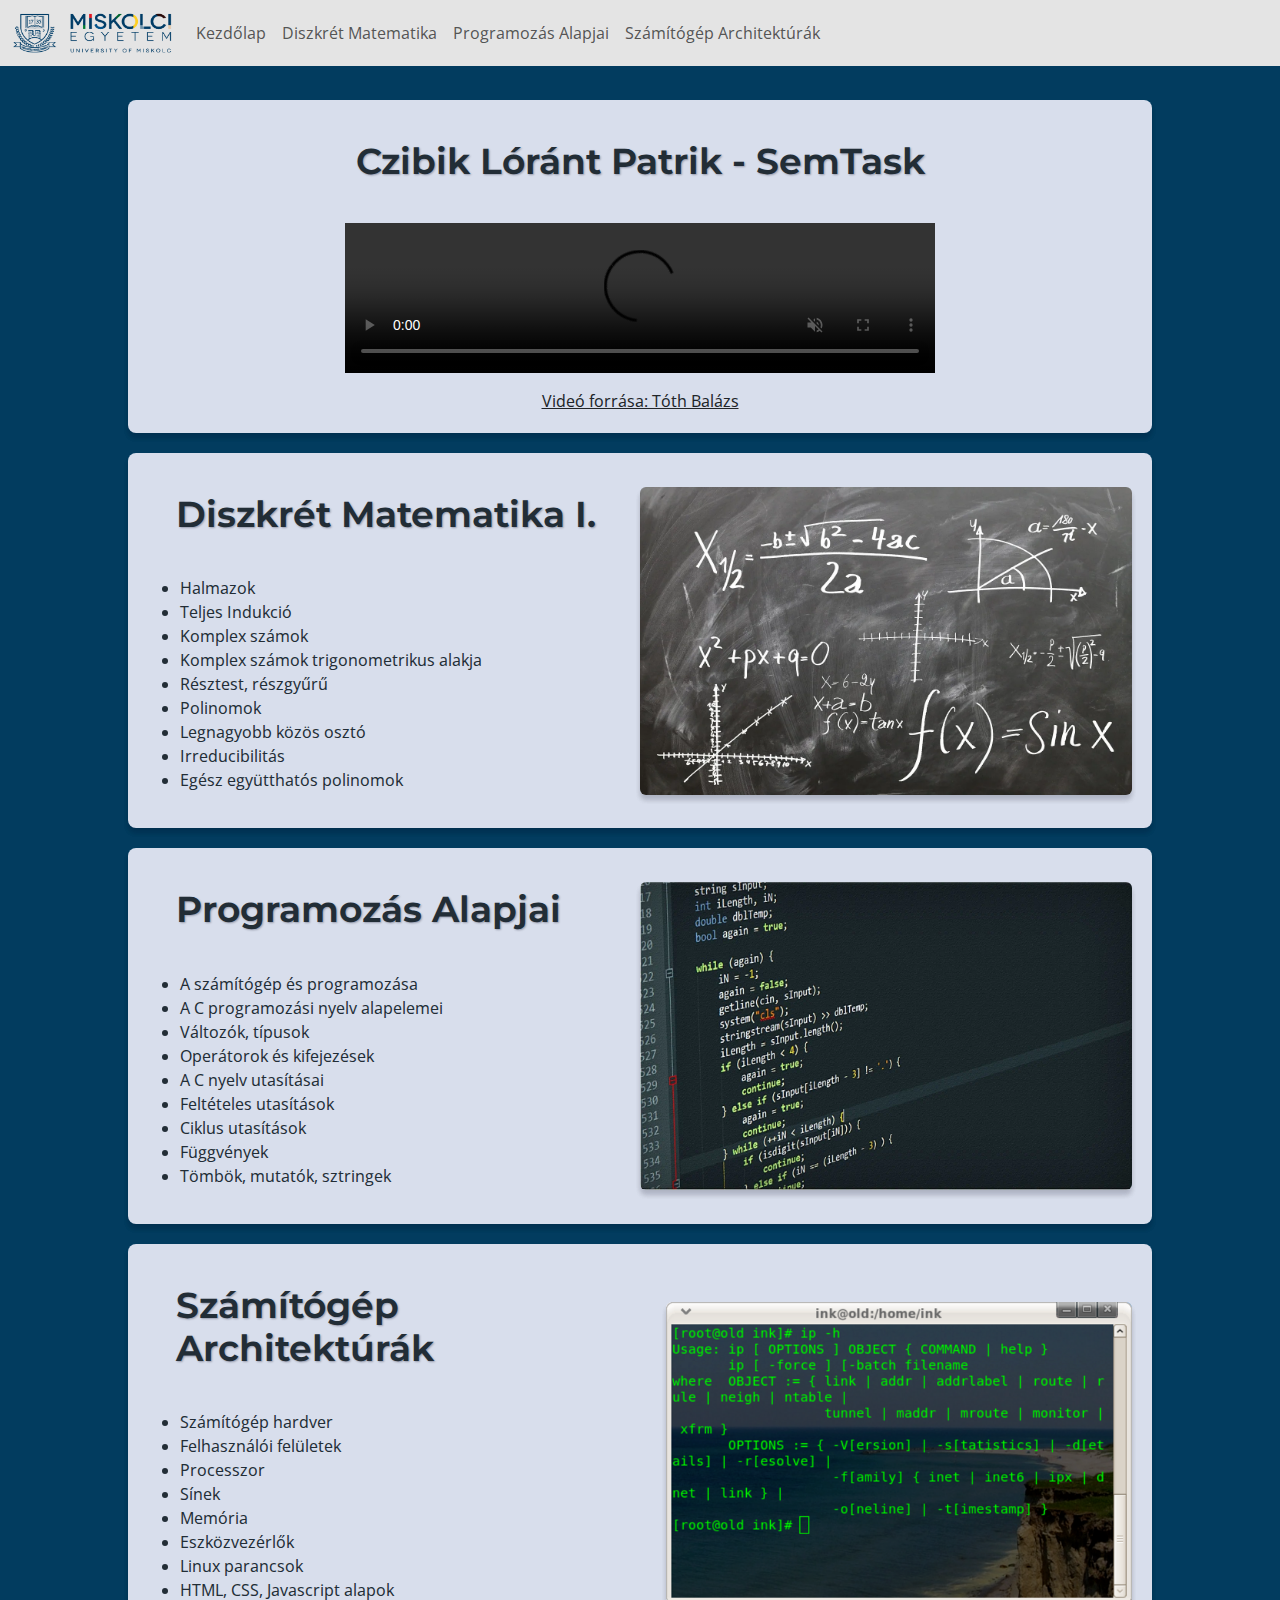
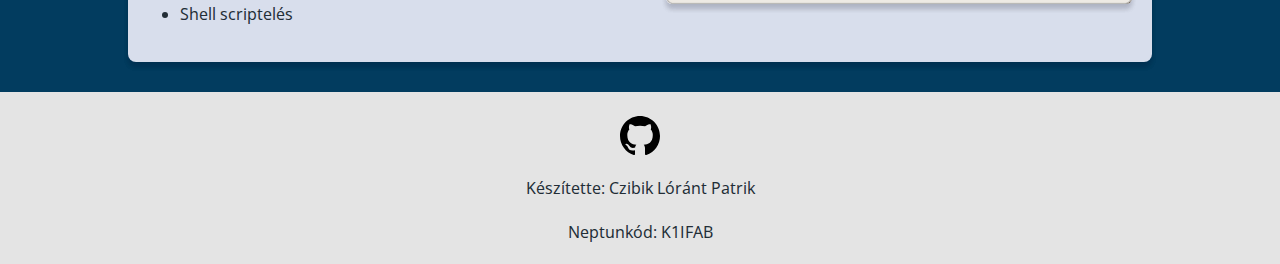
==== SemTaskK1IFAB/kezdolap.html @ 32ccb7da "SemTask kezdőlap, média, css és js feltöltve" ====
<!DOCTYPE html>
<html lang="hu">

<head>
    <meta charset="UTF-8">
    <meta name="viewport" content="width=device-width, initial-scale=1.0">
    <meta name="theme-color" content="#023C5F">
    <meta name="description" content="Czibik Lóránt Patrik weboldala - Kezdőlap">

    <link rel="icon" href="./media/favicon.ico">
    <link rel="stylesheet" href="./styles/bootstrap.min.css" decoding="async">
    <link rel="stylesheet" href="./styles/index.css">

    <title>Kezdőlap</title>
</head>

<body>
    <header>
        <nav class="navbar navbar-expand-lg fixed-top">
            <div class="container-fluid">
                <button id="closed" class="navbar-toggler" data-bs-toggle="collapse" data-bs-target=".navbar-collapse"
                    aria-controls="navbar-collapse" aria-expanded="false" aria-label="navigacios linkek"
                    onclick="openCloseToggler()">
                    <span></span>
                    <span></span>
                    <span></span>
                    <span></span>
                </button>

                <a href="./kezdolap.html">
                    <img src="./media/logo.webp" alt="logo" decoding="async" class="navbar-brand" width="160" height="50">
                </a>

                <div class="collapse navbar-collapse">
                    <ul class="navbar-nav">
                        <li class="nav-item">
                            <a class="nav-link" href="./kezdolap.html">
                                Kezdőlap
                            </a>
                        </li>
                        <li class="nav-item">
                            <a class="nav-link" href="./diszkret-matematika.html">
                                Diszkrét Matematika
                            </a>
                        </li>
                        <li class="nav-item">
                            <a class="nav-link" href="./programozas-alapjai.html">
                                Programozás Alapjai
                            </a>
                        </li>
                        <li class="nav-item">
                            <a class="nav-link" href="./szamitogep-architekturak.html">
                                Számítógép Architektúrák
                            </a>
                        </li>
                    </ul>
                </div>
            </div>
        </nav>
    </header>

    <main>
        <section id="video" class="d-flex justify-content-center align-items-center flex-column">
            <h2>Czibik Lóránt Patrik - SemTask</h2>
            <video width="60%" height="60%" controls autoplay muted>
                <source src="./media/egyetem.mp4" type="video/mp4">
                A böngészője nem támogatja a videó lejátszását!
            </video>
            <a href="https://www.youtube.com/watch?v=heTIZZ6ZtLw&t=90s" target="_blank" rel="noreferrer"
                class="d-flex justify-content-center align-self-center text-dark mt-3">
                Videó forrása: Tóth Balázs
            </a>
        </section>
        <section id="diszkret-matematika" class="d-flex justify-content-between flex-row">
            <div>
                <h2>Diszkrét Matematika I.</h2>
                <ul>
                    <li>Halmazok</li>
                    <li>Teljes Indukció</li>
                    <li>Komplex számok</li>
                    <li>Komplex számok trigonometrikus alakja</li>
                    <li>Résztest, részgyűrű</li>
                    <li>Polinomok</li>
                    <li>Legnagyobb közös osztó</li>
                    <li>Irreducibilitás</li>
                    <li>Egész együtthatós polinomok</li>
                </ul>
            </div>
            <a href="./szamitogep-architekturak.html" class="d-flex justify-content-end align-self-center">
                <img src="./media/diszkret-matematika.webp" alt="Diszkrét Matematika I." title="Diszkrét Matematika I."
                    decoding="async" class="align-self-center rounded" width="100%" height="100%">
            </a>
        </section>

        <section id="programozas-alapjai" class="d-flex justify-content-between flex-row">
            <div>
                <h2>Programozás Alapjai</h2>
                <ul>
                    <li>A számítógép és programozása</li>
                    <li>A C programozási nyelv alapelemei</li>
                    <li>Változók, típusok</li>
                    <li>Operátorok és kifejezések</li>
                    <li>A C nyelv utasításai</li>
                    <li>Feltételes utasítások</li>
                    <li>Ciklus utasítások</li>
                    <li>Függvények</li>
                    <li>Tömbök, mutatók, sztringek</li>
                </ul>
            </div>
            <a href="./programozas-alapjai.html" class="d-flex justify-content-end align-self-center">
                <img src="./media/programozas-alapjai.webp" alt="Programozás Alapjai" title="Programozás Alapjai"
                    decoding="async" class="align-self-center rounded" width="100%" height="100%">
            </a>
        </section>

        <section id="szamitogep-architekturak" class="d-flex justify-content-between flex-row">
            <div>
                <h2>Számítógép Architektúrák</h2>
                <ul>
                    <li>Számítógép hardver</li>
                    <li>Felhasználói felületek</li>
                    <li>Processzor</li>
                    <li>Sínek</li>
                    <li>Memória</li>
                    <li>Eszközvezérlők</li>
                    <li>Linux parancsok</li>
                    <li>HTML, CSS, Javascript alapok</li>
                    <li>Shell scriptelés</li>
                </ul>
            </div>
            <a href="./szamitogep-architekturak.html" class="d-flex justify-content-end align-self-center">
                <img src="./media/szamitogep-architekturak.webp" alt="Számítógép Architektúrák"
                    title="Számítógép Architektúrák" decoding="async" class="align-self-center rounded" width="100%" height="100%">
            </a>
        </section>
    </main>

    <footer class="pt-4">
        <div class="col-sm-12 text-center">
            <a href="https://github.com/CLorant/SemTaskK1IFAB" target="_blank" rel="noreferrer">
                <img src="./media/github.svg" alt="github" title="github">
            </a>
            <p>Készítette: Czibik Lóránt Patrik</p>
            <p>Neptunkód: K1IFAB</p>
        </div>
    </footer>

    <script src="./scripts/index.js"></script>
    <script src="./scripts/bootstrap.bundle.min.js"></script>
</body>

</html>
---- SemTaskK1IFAB/styles/index.css ----
:root {
    --primary-background-color: #023C5F;
    --secondary-background-color: #D8DEEC;
    --navbar-footer-background-color: #e4e4e4;
    --primary-text-color: #222D36;
    --secondary-text-color: #36454F;
    --light-text-color: #dcdcdc;
    --strong-shadow-color: rgba(0, 0, 25, 0.3);
    --light-shadow-color: rgba(0, 0, 25, 0.1);
}

/* Navbar */

.navbar,
footer {
    background-color: var(--navbar-footer-background-color);
}

.navbar-toggler {
    border: none;
    height: 26px;
    width: 40px;
    position: relative;
    -webkit-transform: rotate(0deg);
    -moz-transform: rotate(0deg);
    -o-transform: rotate(0deg);
    transform: rotate(0deg);
    -webkit-transition: .5s ease-in-out;
    -moz-transition: .5s ease-in-out;
    -o-transition: .5s ease-in-out;
    transition: .5s ease-in-out;
}

.navbar-toggler span {
    display: block;
    position: absolute;
    height: 3px;
    width: 100%;
    background: var(--primary-text-color);
    left: 0;
    -webkit-transform: rotate(0deg);
    -moz-transform: rotate(0deg);
    -o-transform: rotate(0deg);
    transform: rotate(0deg);
    -webkit-transition: .25s ease-in-out;
    -moz-transition: .25s ease-in-out;
    -o-transition: .25s ease-in-out;
    transition: .25s ease-in-out;
}

#closed span:nth-child(1) {
    top: 0px;
}

#closed span:nth-child(2),
#navbar-toggler span:nth-child(3) {
    top: 13px;
}

#closed span:nth-child(4) {
    top: 26px;
}

#open span:nth-child(1) {
    top: 15px;
    width: 0%;
    left: 50%;
}

#open span:nth-child(2) {
    -webkit-transform: rotate(45deg);
    -moz-transform: rotate(45deg);
    -o-transform: rotate(45deg);
    transform: rotate(45deg);
}

#open span:nth-child(3) {
    -webkit-transform: rotate(-45deg);
    -moz-transform: rotate(-45deg);
    -o-transform: rotate(-45deg);
    transform: rotate(-45deg);
}

#open span:nth-child(4) {
    top: 18px;
    width: 0%;
    left: 50%;
}

.navbar-toggler:focus,
.navbar-toggler:active,
.navbar-toggler-icon:focus {
    outline: none;
    box-shadow: none;
}

/* Main */

body {
    color: var(--primary-text-color);
    background-color: var(--primary-background-color);
}

main {
    min-height: 100dvh;
    margin: 100px 10% 30px 10%;
}

section {
    background-color: var(--secondary-background-color);
    padding: 20px;
    border-radius: 8px;
    margin-bottom: 20px;
}

section a {
    width: 50%;
    height: 100%;
}

footer p, footer img {
    margin-bottom: 0;
    padding-bottom: 20px;
    color: var(--primary-text-color);
}

/* Font */

@font-face {
    font-family: 'Montserrat';
    font-weight: 400 700;
    font-style: normal;
    font-display: swap;
    src: url("../fonts/Montserrat-VariableFont_wght.ttf") format("truetype");
}

@font-face {
    font-family: 'Open Sans';
    font-weight: 400 750;
    font-style: normal;
    font-display: swap;
    src: url("../fonts/OpenSans-VariableFont_wdth,wght.ttf") format("truetype");
}

h2,
h3,
h4,
h5,
h6 {
    font-family: 'Montserrat', sans-serif;
    text-shadow: 1px 1px 2px var(--strong-shadow-color);
}

h1 {
    font-size: 5rem;
    font-variation-settings: "wght" 750;
}

h2 {
    margin-top: 20px;
    margin-bottom: 40px;
    margin-left: 28px;
    margin-right: 28px;
    font-size: 36px;
    font-variation-settings: "wght" 650;
}

body {
    font-family: 'Open Sans', sans-serif;
    font-variation-settings: "wght" 420;
}

/* Shadow, Hover */

section,
main img {
    box-shadow: 0 5px 5px 0 var(--light-shadow-color), 0 5px 5px 0 var(--light-shadow-color);
}

.navbar-brand:hover,
#logo:hover,
a:hover {
    cursor: pointer;
    opacity: 0.6;
}
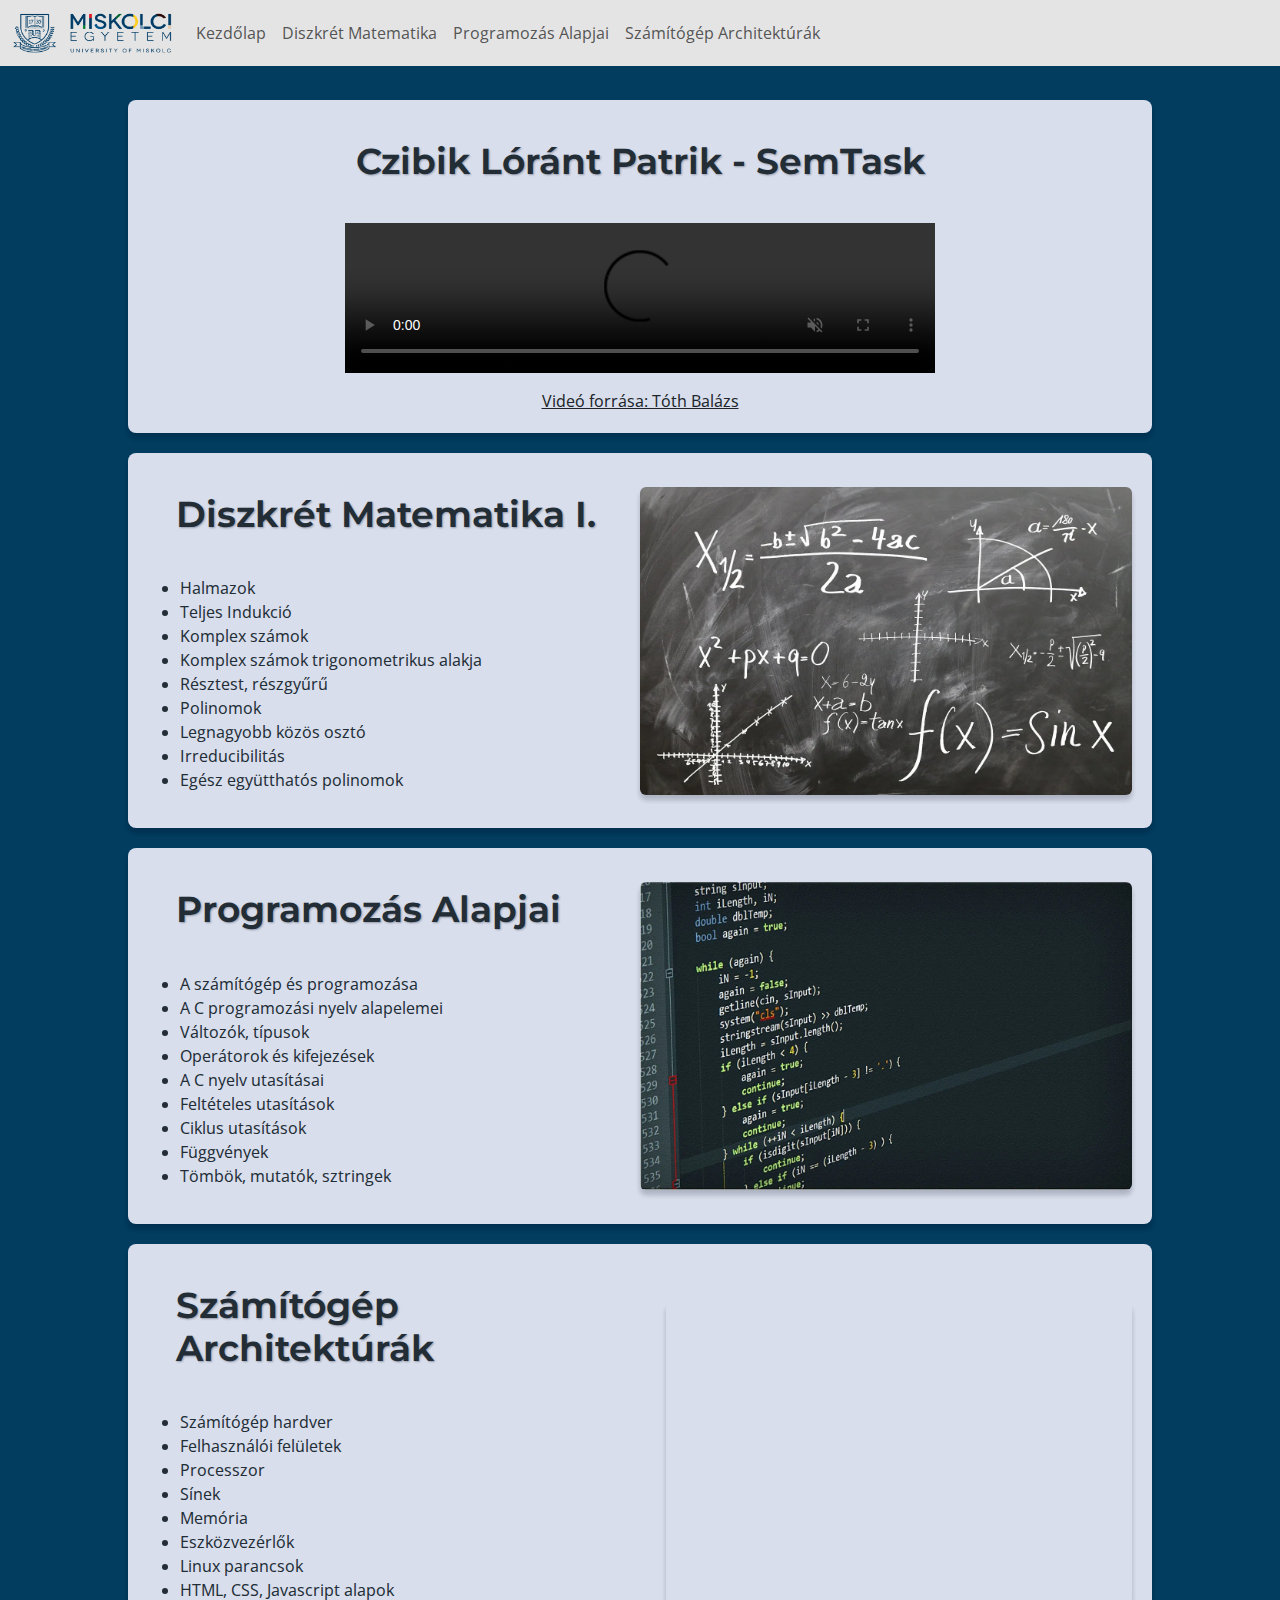
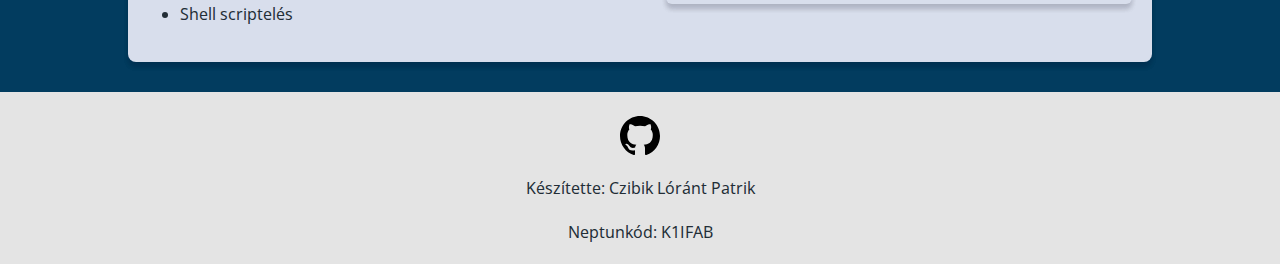
==== commit 5c0daa99: "Github link javítva" ====
--- a/SemTaskK1IFAB/kezdolap.html
+++ b/SemTaskK1IFAB/kezdolap.html
@@ -137,7 +137,7 @@
 
     <footer class="pt-4">
         <div class="col-sm-12 text-center">
-            <a href="https://github.com/CLorant/SemTaskK1IFAB" target="_blank" rel="noreferrer">
+            <a href="https://github.com/CLorant/K1IFABSzgepArchGyak/tree/main/SemTaskK1IFAB" target="_blank" rel="noreferrer">
                 <img src="./media/github.svg" alt="github" title="github">
             </a>
             <p>Készítette: Czibik Lóránt Patrik</p>
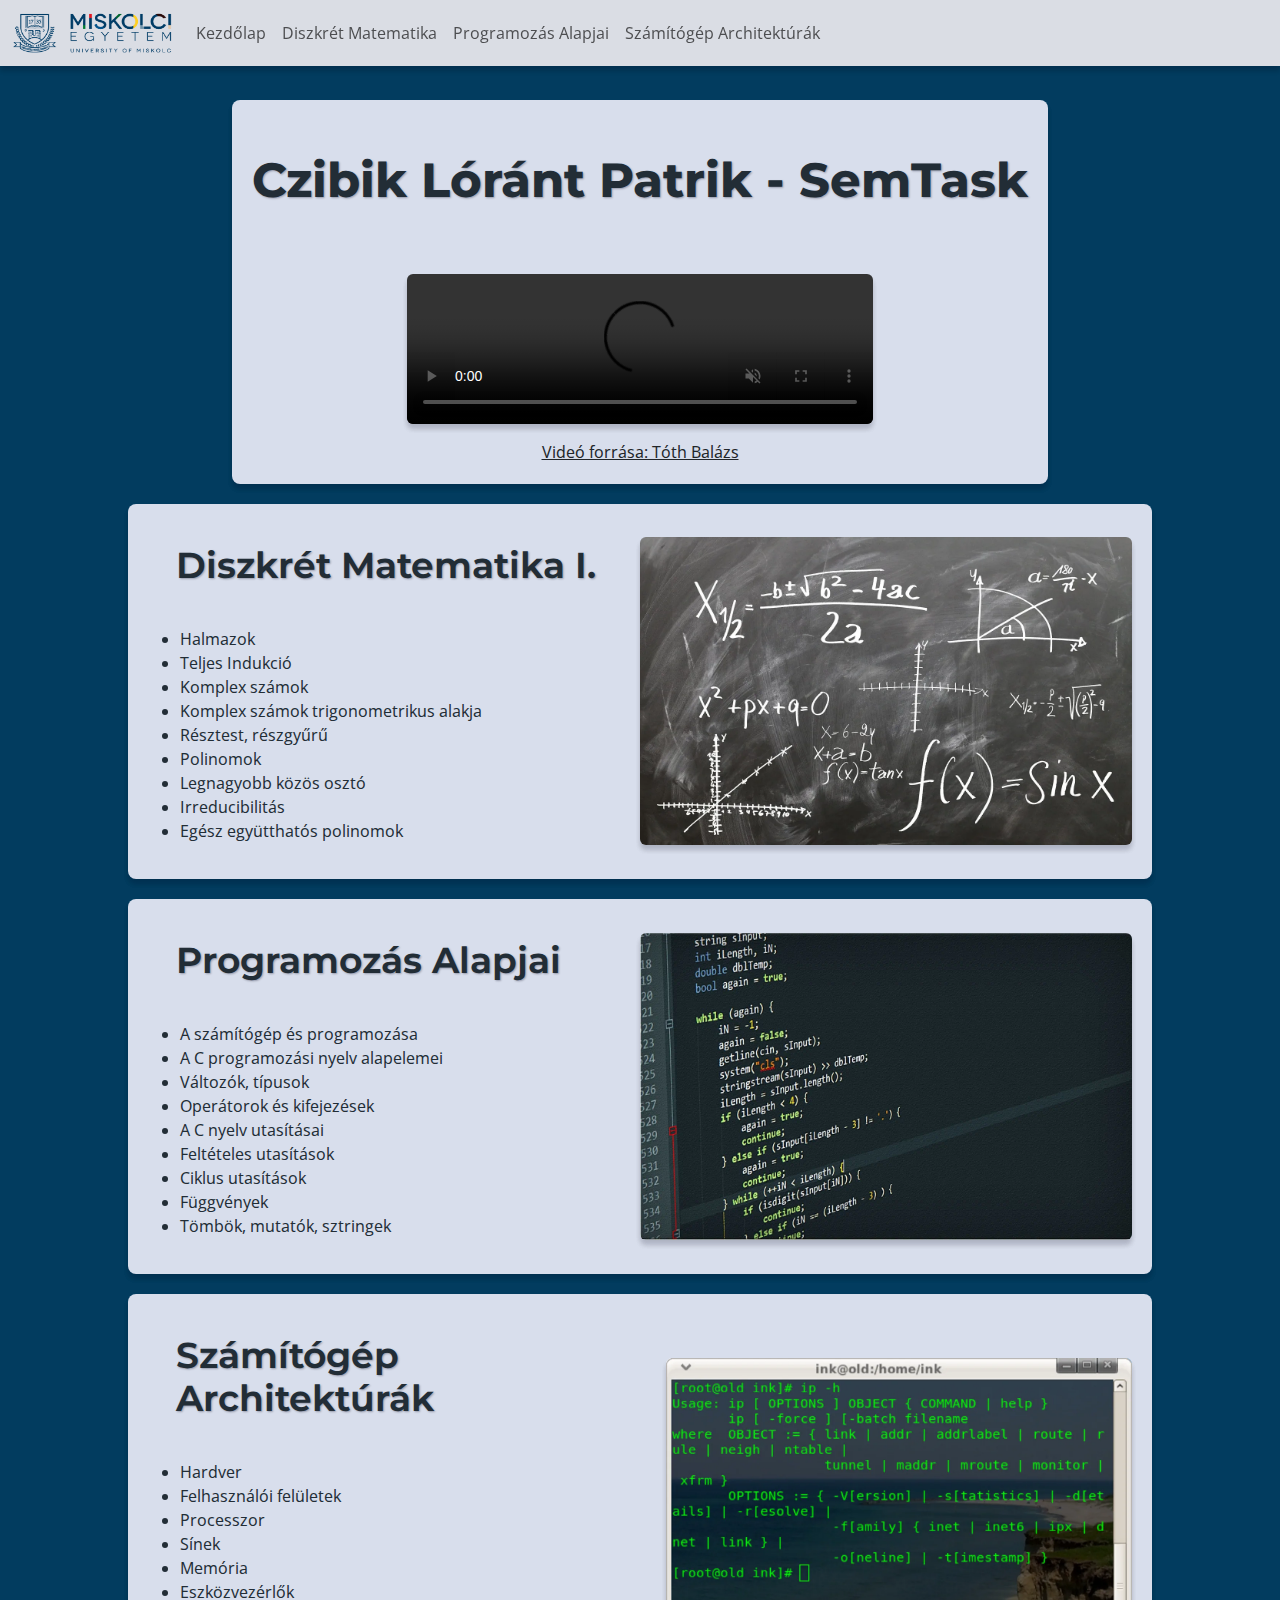
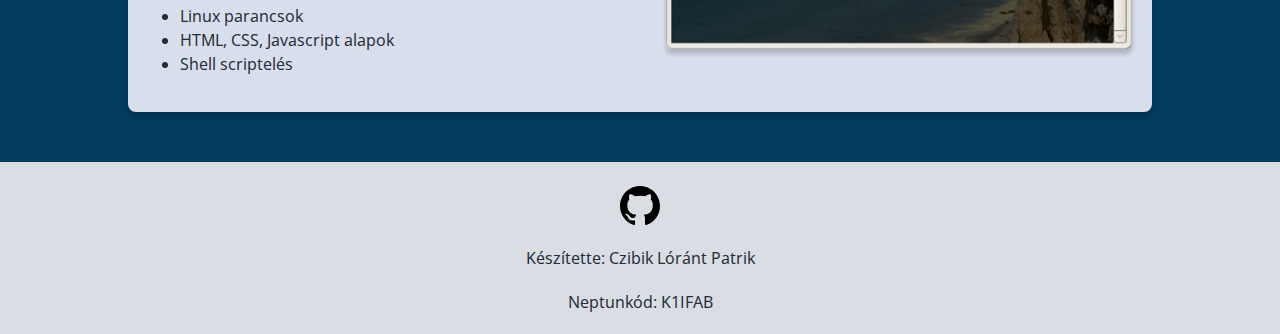
==== commit 0ca57b3f: "Diszkrét Matematika oldal elkészítve" ====
--- a/SemTaskK1IFAB/kezdolap.html
+++ b/SemTaskK1IFAB/kezdolap.html
@@ -61,8 +61,8 @@
 
     <main>
         <section id="video" class="d-flex justify-content-center align-items-center flex-column">
-            <h2>Czibik Lóránt Patrik - SemTask</h2>
-            <video width="60%" height="60%" controls autoplay muted>
+            <h1>Czibik Lóránt Patrik - SemTask</h1>
+            <video width="60%" height="60%" class="rounded" controls autoplay muted>
                 <source src="./media/egyetem.mp4" type="video/mp4">
                 A böngészője nem támogatja a videó lejátszását!
             </video>
@@ -71,6 +71,7 @@
                 Videó forrása: Tóth Balázs
             </a>
         </section>
+
         <section id="diszkret-matematika" class="d-flex justify-content-between flex-row">
             <div>
                 <h2>Diszkrét Matematika I.</h2>
@@ -86,8 +87,8 @@
                     <li>Egész együtthatós polinomok</li>
                 </ul>
             </div>
-            <a href="./szamitogep-architekturak.html" class="d-flex justify-content-end align-self-center">
-                <img src="./media/diszkret-matematika.webp" alt="Diszkrét Matematika I." title="Diszkrét Matematika I."
+            <a href="./diszkret-matematika.html" class="d-flex justify-content-end align-self-center">
+                <img src="./media/diszkret-matematika/0-diszkret-matematika.webp" alt="Diszkrét Matematika I." title="Diszkrét Matematika I."
                     decoding="async" class="align-self-center rounded" width="100%" height="100%">
             </a>
         </section>
@@ -108,7 +109,7 @@
                 </ul>
             </div>
             <a href="./programozas-alapjai.html" class="d-flex justify-content-end align-self-center">
-                <img src="./media/programozas-alapjai.webp" alt="Programozás Alapjai" title="Programozás Alapjai"
+                <img src="./media/programozas-alapjai/0-programozas-alapjai.webp" alt="Programozás Alapjai" title="Programozás Alapjai"
                     decoding="async" class="align-self-center rounded" width="100%" height="100%">
             </a>
         </section>
@@ -117,7 +118,7 @@
             <div>
                 <h2>Számítógép Architektúrák</h2>
                 <ul>
-                    <li>Számítógép hardver</li>
+                    <li>Hardver</li>
                     <li>Felhasználói felületek</li>
                     <li>Processzor</li>
                     <li>Sínek</li>
@@ -129,7 +130,7 @@
                 </ul>
             </div>
             <a href="./szamitogep-architekturak.html" class="d-flex justify-content-end align-self-center">
-                <img src="./media/szamitogep-architekturak.webp" alt="Számítógép Architektúrák"
+                <img src="./media/szamitogep-architekturak/0-szamitogep-architekturak.webp" alt="Számítógép Architektúrák"
                     title="Számítógép Architektúrák" decoding="async" class="align-self-center rounded" width="100%" height="100%">
             </a>
         </section>
--- a/SemTaskK1IFAB/styles/index.css
+++ b/SemTaskK1IFAB/styles/index.css
@@ -1,15 +1,22 @@
 :root {
-    --primary-background-color: #023C5F;
-    --secondary-background-color: #D8DEEC;
-    --navbar-footer-background-color: #e4e4e4;
-    --primary-text-color: #222D36;
-    --secondary-text-color: #36454F;
+    --primary-background-color: #023c5f;
+    --secondary-background-color: #d8deec;
+    --navbar-footer-background-color: #dadde4;
+    --primary-text-color: #222d36;
+    --secondary-text-color: #36454f;
     --light-text-color: #dcdcdc;
     --strong-shadow-color: rgba(0, 0, 25, 0.3);
     --light-shadow-color: rgba(0, 0, 25, 0.1);
 }
 
-/* Navbar */
+/* Footer, Navbar */
+
+footer p,
+footer img {
+    margin-bottom: 0;
+    padding-bottom: 20px;
+    color: var(--primary-text-color);
+}
 
 .navbar,
 footer {
@@ -102,11 +109,15 @@
 }
 
 main {
+    display: flex;
+    align-items: center;
+    flex-direction: column;
     min-height: 100dvh;
     margin: 100px 10% 30px 10%;
 }
 
 section {
+    max-width: 1300px;
     background-color: var(--secondary-background-color);
     padding: 20px;
     border-radius: 8px;
@@ -118,10 +129,57 @@
     height: 100%;
 }
 
-footer p, footer img {
-    margin-bottom: 0;
-    padding-bottom: 20px;
+ol {
+    counter-reset: item;
+    list-style: none;
+    padding-left: 0;
+}
+  
+ol li {
+    position: relative;
+    margin-bottom: 10px;
+    padding-left: 30px;
+    margin-left: 3em;
+}
+
+ol li a {
+    color: var(--secondary-text-color);
+    line-height: 30px;
+}
+
+ol li:before {
+    content: counter(item);
+    counter-increment: item;
+    position: absolute;
+    left: -20px;
+    top: 0;
+    background-color: var(--primary-background-color);
+    color: var(--light-text-color);
+    font-size: 18px;
+    font-weight: bold;
+    border-radius: 50%;
+    width: 30px;
+    height: 30px;
+    line-height: 30px;
+    text-align: center;
+    margin-right: 10px;
+}
+
+section h2:not(:nth-child(1)) {
+    padding-top: 5rem;
+}
+
+article p {
+    margin-left: 28px;
+    margin-right: 28px;
+    width: 70%;
+}
+
+article a p {
+    margin-top: 0.5rem;
     color: var(--primary-text-color);
+    text-align: center;
+    width: 92%;
 }
 
 /* Font */
@@ -142,6 +200,7 @@
     src: url("../fonts/OpenSans-VariableFont_wdth,wght.ttf") format("truetype");
 }
 
+h1,
 h2,
 h3,
 h4,
@@ -152,7 +211,9 @@
 }
 
 h1 {
-    font-size: 5rem;
+    margin-top: 2rem;
+    margin-bottom: 4rem;
+    font-size: 3rem;
     font-variation-settings: "wght" 750;
 }
 
@@ -170,9 +231,19 @@
     font-variation-settings: "wght" 420;
 }
 
+b {
+    font-variation-settings: "wght" 700;
+}
+
+code {  
+    font-size: 1.2rem;
+}
+
 /* Shadow, Hover */
 
+nav,
 section,
+video,
 main img {
     box-shadow: 0 5px 5px 0 var(--light-shadow-color), 0 5px 5px 0 var(--light-shadow-color);
 }
@@ -182,4 +253,80 @@
 a:hover {
     cursor: pointer;
     opacity: 0.6;
+}
+
+/* Media queries */
+
+@media screen and (max-width: 820px) {
+    main {
+        margin-right: 10px;
+        margin-left: 10px;
+    }
+
+    video {
+        width: 100%;
+    }
+
+    section, article {
+        flex-wrap: wrap;
+    }
+
+    section div {
+        width: 100%;
+    }
+
+    section ul {
+        padding-bottom: 1rem;
+    }
+    
+    h1 {
+        font-size: 3rem;
+    }
+    
+    h2 {
+        text-align: center;
+        font-size: 2.5em;
+    }
+
+    h1,
+    h2 {
+        margin-left: auto;
+        margin-right: auto;
+    }
+
+    section a {
+        width: 100%;
+    }
+
+    main img {
+        display: flex;
+        justify-content: center;
+        margin-left: auto;
+        margin-right: auto; 
+        width: 100%;
+        height: 100%;
+        margin-bottom: 1rem;
+    }
+}
+
+@media screen and (max-width: 500px) {
+    h1 {
+        font-size: 2rem;
+    }
+
+    h2 {
+        font-size: 1.5em;
+    }
+
+    h3 {
+        font-size: 1.3em;
+    }
+
+    ul {
+        padding-left: 5%;
+    }
+
+    main ul li {
+        font-size: 16px;
+    }
 }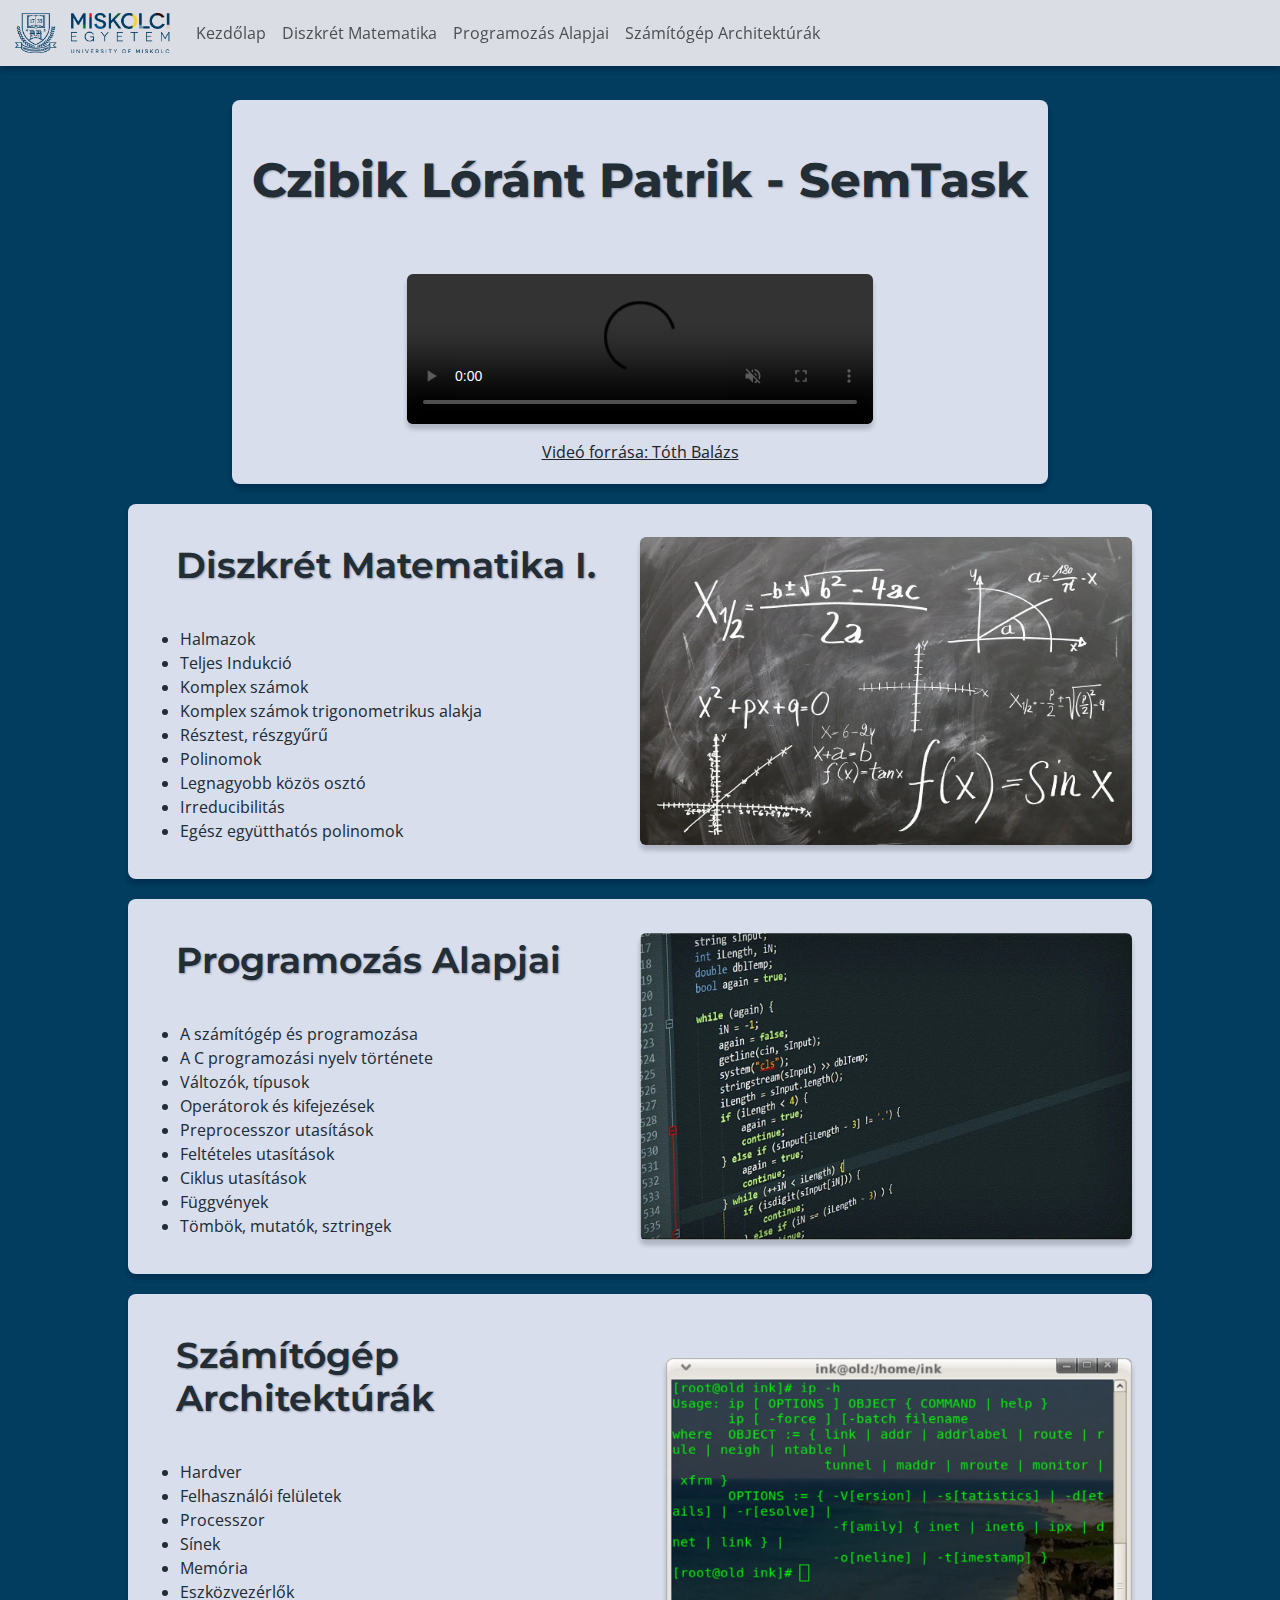
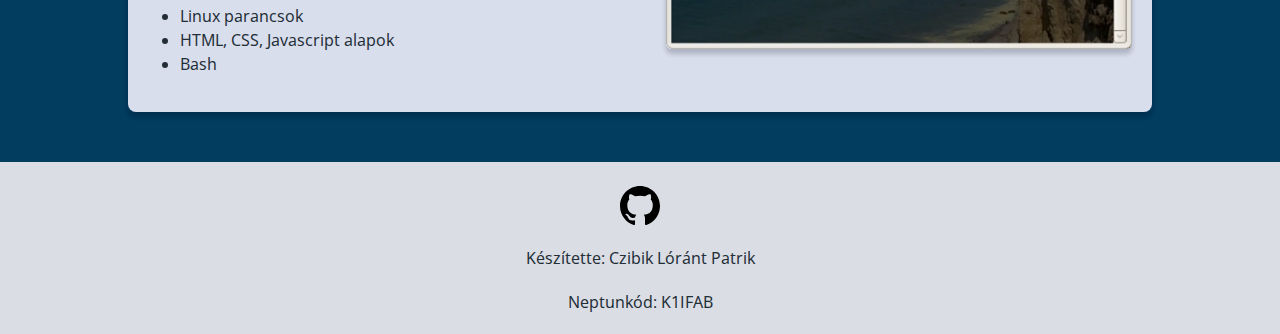
==== commit 97a1695c: "Semtask első feladat elkészítve" ====
--- a/SemTaskK1IFAB/kezdolap.html
+++ b/SemTaskK1IFAB/kezdolap.html
@@ -98,10 +98,10 @@
                 <h2>Programozás Alapjai</h2>
                 <ul>
                     <li>A számítógép és programozása</li>
-                    <li>A C programozási nyelv alapelemei</li>
+                    <li>A C programozási nyelv története</li>
                     <li>Változók, típusok</li>
                     <li>Operátorok és kifejezések</li>
-                    <li>A C nyelv utasításai</li>
+                    <li>Preprocesszor utasítások</li>
                     <li>Feltételes utasítások</li>
                     <li>Ciklus utasítások</li>
                     <li>Függvények</li>
@@ -126,7 +126,7 @@
                     <li>Eszközvezérlők</li>
                     <li>Linux parancsok</li>
                     <li>HTML, CSS, Javascript alapok</li>
-                    <li>Shell scriptelés</li>
+                    <li>Bash</li>
                 </ul>
             </div>
             <a href="./szamitogep-architekturak.html" class="d-flex justify-content-end align-self-center">
--- a/SemTaskK1IFAB/styles/index.css
+++ b/SemTaskK1IFAB/styles/index.css
@@ -1,7 +1,8 @@
 :root {
     --primary-background-color: #023c5f;
     --secondary-background-color: #d8deec;
-    --navbar-footer-background-color: #dadde4;
+    --header-footer-background-color: #dadde4;
+    --table-background-color: #f2f2f2;
     --primary-text-color: #222d36;
     --secondary-text-color: #36454f;
     --light-text-color: #dcdcdc;
@@ -20,7 +21,7 @@
 
 .navbar,
 footer {
-    background-color: var(--navbar-footer-background-color);
+    background-color: var(--header-footer-background-color);
 }
 
 .navbar-toggler {
@@ -127,6 +128,27 @@
 section a {
     width: 50%;
     height: 100%;
+}
+
+table {
+    width: 95%;
+    margin-left: 28px;
+    margin-right: 28px;
+    margin-bottom: 3rem;
+}
+
+th {
+    background-color: var(--header-footer-background-color);
+    font-variation-settings: "wght" 700;
+    text-align: center;
+}
+
+tr {
+    background-color: var(--table-background-color);
+}
+
+table, td, th {
+    border: 1px solid black;
 }
 
 ol {
@@ -329,4 +351,18 @@
     main ul li {
         font-size: 16px;
     }
+    
+    article p {
+        margin-left: 0px;
+        margin-right: 0px;
+    }
+
+    tr th:nth-child(1), tr td:nth-child(1) {
+        display: none;
+    }
+
+    table {
+        margin-left: 0px;
+        margin-right: 0px;
+    }
 }